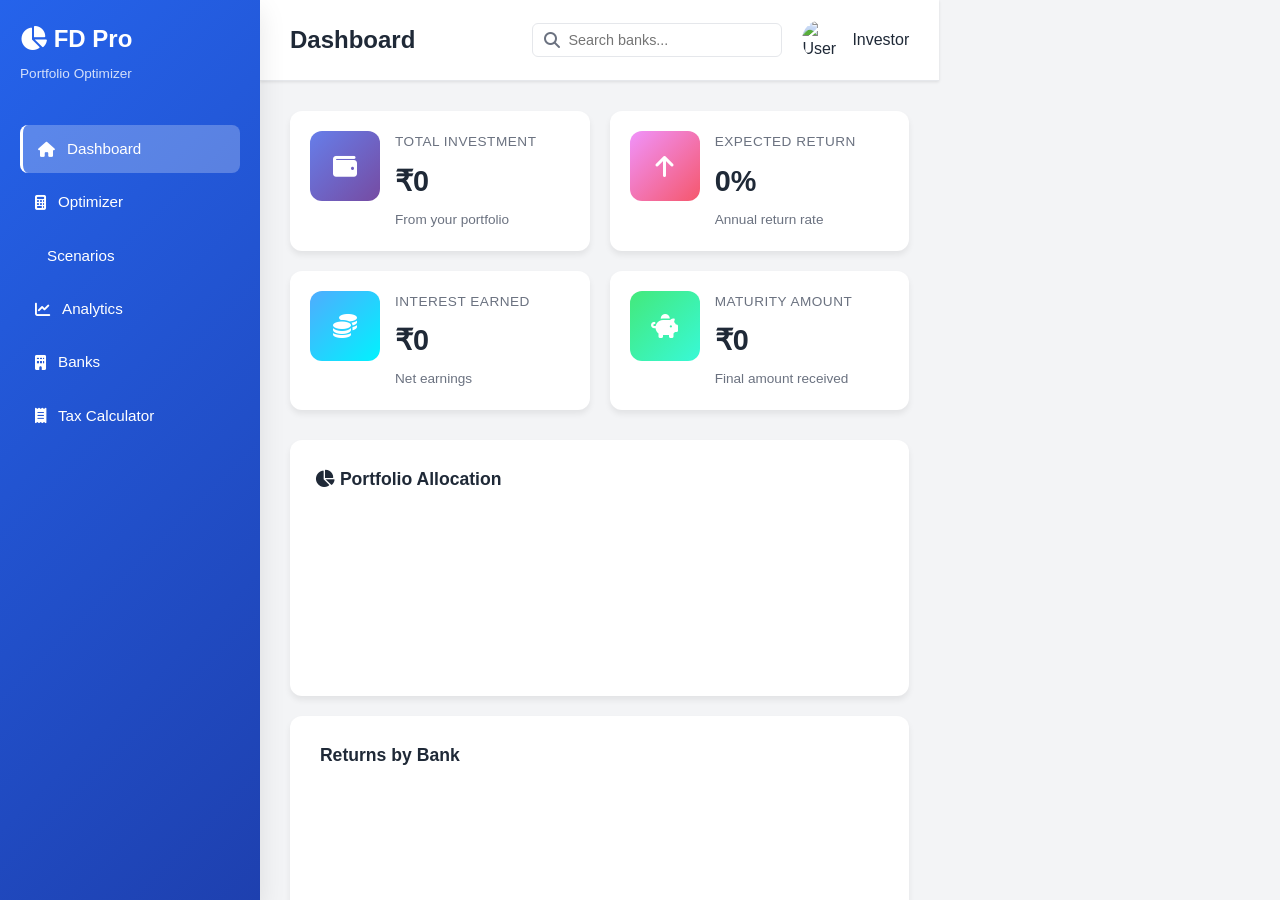
==== fd_agents_frontend/index.html @ 1b3bb0ed "FD Portfolio Optimizer Pro - Complete AI system with advanced frontend" ====
<!DOCTYPE html>
<html lang="en">
<head>
    <meta charset="UTF-8">
    <meta name="viewport" content="width=device-width, initial-scale=1.0">
    <title>FD Portfolio Optimizer Pro - Advanced Analytics Dashboard</title>
    <script src="https://cdn.jsdelivr.net/npm/chart.js@3.9.1/dist/chart.min.js"></script>
    <link rel="stylesheet" href="https://cdnjs.cloudflare.com/ajax/libs/font-awesome/6.4.0/css/all.min.css">
    <link rel="stylesheet" href="style.css">
</head>
<body>
    <div class="app-container">
        <!-- SIDEBAR NAVIGATION -->
        <nav class="sidebar">
            <div class="sidebar-header">
                <h2><i class="fas fa-chart-pie"></i> FD Pro</h2>
                <p>Portfolio Optimizer</p>
            </div>
            <ul class="nav-menu">
                <li><a href="#" class="nav-link active" data-tab="dashboard"><i class="fas fa-home"></i> Dashboard</a></li>
                <li><a href="#" class="nav-link" data-tab="optimizer"><i class="fas fa-calculator"></i> Optimizer</a></li>
                <li><a href="#" class="nav-link" data-tab="scenarios"><i class="fas fa-compare"></i> Scenarios</a></li>
                <li><a href="#" class="nav-link" data-tab="analytics"><i class="fas fa-chart-line"></i> Analytics</a></li>
                <li><a href="#" class="nav-link" data-tab="banks"><i class="fas fa-building"></i> Banks</a></li>
                <li><a href="#" class="nav-link" data-tab="tax"><i class="fas fa-receipt"></i> Tax Calculator</a></li>
            </ul>
        </nav>

        <!-- MAIN CONTENT -->
        <main class="main-wrapper">
            <!-- TOP BAR -->
            <div class="top-bar">
                <div class="top-bar-left">
                    <button class="menu-toggle" id="menuToggle">
                        <i class="fas fa-bars"></i>
                    </button>
                    <h1 id="pageTitle">Dashboard</h1>
                </div>
                <div class="top-bar-right">
                    <div class="search-box">
                        <input type="text" placeholder="Search banks...">
                        <i class="fas fa-search"></i>
                    </div>
                    <div class="user-profile">
                        <img src="https://via.placeholder.com/40" alt="User">
                        <span>Investor</span>
                    </div>
                </div>
            </div>

            <!-- CONTENT AREA -->
            <div class="content">
                <!-- DASHBOARD TAB -->
                <section id="dashboard" class="tab-content active">
                    <!-- KEY METRICS -->
                    <div class="metrics-grid">
                        <div class="metric-card">
                            <div class="metric-icon" style="background: linear-gradient(135deg, #667eea 0%, #764ba2 100%);">
                                <i class="fas fa-wallet"></i>
                            </div>
                            <div class="metric-content">
                                <p class="metric-label">Total Investment</p>
                                <h3 class="metric-value" id="dashInvestment">₹0</h3>
                                <p class="metric-change">From your portfolio</p>
                            </div>
                        </div>

                        <div class="metric-card">
                            <div class="metric-icon" style="background: linear-gradient(135deg, #f093fb 0%, #f5576c 100%);">
                                <i class="fas fa-arrow-up"></i>
                            </div>
                            <div class="metric-content">
                                <p class="metric-label">Expected Return</p>
                                <h3 class="metric-value" id="dashReturn">0%</h3>
                                <p class="metric-change">Annual return rate</p>
                            </div>
                        </div>

                        <div class="metric-card">
                            <div class="metric-icon" style="background: linear-gradient(135deg, #4facfe 0%, #00f2fe 100%);">
                                <i class="fas fa-coins"></i>
                            </div>
                            <div class="metric-content">
                                <p class="metric-label">Interest Earned</p>
                                <h3 class="metric-value" id="dashInterest">₹0</h3>
                                <p class="metric-change">Net earnings</p>
                            </div>
                        </div>

                        <div class="metric-card">
                            <div class="metric-icon" style="background: linear-gradient(135deg, #43e97b 0%, #38f9d7 100%);">
                                <i class="fas fa-piggy-bank"></i>
                            </div>
                            <div class="metric-content">
                                <p class="metric-label">Maturity Amount</p>
                                <h3 class="metric-value" id="dashMaturity">₹0</h3>
                                <p class="metric-change">Final amount received</p>
                            </div>
                        </div>
                    </div>

                    <!-- CHARTS ROW -->
                    <div class="charts-row">
                        <div class="chart-container">
                            <h3><i class="fas fa-pie-chart"></i> Portfolio Allocation</h3>
                            <canvas id="allocationChart"></canvas>
                        </div>

                        <div class="chart-container">
                            <h3><i class="fas fa-graph"></i> Returns by Bank</h3>
                            <canvas id="returnsChart"></canvas>
                        </div>
                    </div>

                    <!-- LATEST RESULTS TABLE -->
                    <div class="card">
                        <h3><i class="fas fa-history"></i> Latest Optimization Results</h3>
                        <div class="table-responsive">
                            <table id="dashboardTable" class="data-table">
                                <thead>
                                    <tr>
                                        <th>Bank Name</th>
                                        <th>Amount</th>
                                        <th>Rate</th>
                                        <th>Interest</th>
                                        <th>Maturity</th>
                                        <th>Safety</th>
                                    </tr>
                                </thead>
                                <tbody id="dashboardTableBody">
                                    <tr>
                                        <td colspan="6" style="text-align: center; padding: 40px; color: #999;">
                                            No data yet. Run an optimization to see results.
                                        </td>
                                    </tr>
                                </tbody>
                            </table>
                        </div>
                    </div>
                </section>

                <!-- OPTIMIZER TAB -->
                <section id="optimizer" class="tab-content">
                    <div class="optimizer-layout">
                        <!-- FORM PANEL -->
                        <div class="optimizer-form">
                            <div class="card">
                                <h3><i class="fas fa-sliders-h"></i> Portfolio Parameters</h3>
                                <form id="optimizeForm">
                                    <div class="form-section">
                                        <label>💵 Investment Amount</label>
                                        <div class="amount-control">
                                            <input type="range" id="amountRange" min="100000" max="10000000" step="100000" value="1000000" class="slider">
                                            <input type="number" id="amount" value="1000000" class="input-field">
                                            <span class="currency">₹</span>
                                        </div>
                                        <div class="preset-amounts">
                                            <button type="button" class="preset-btn" data-amount="500000">5L</button>
                                            <button type="button" class="preset-btn" data-amount="1000000">10L</button>
                                            <button type="button" class="preset-btn" data-amount="2500000">25L</button>
                                            <button type="button" class="preset-btn" data-amount="5000000">50L</button>
                                        </div>
                                    </div>

                                    <div class="form-section">
                                        <label>⏱️ Tenure</label>
                                        <div class="tenure-grid">
                                            <label class="tenure-card">
                                                <input type="radio" name="tenure" value="6">
                                                <div class="tenure-content">
                                                    <strong>6M</strong>
                                                    <small>6 months</small>
                                                </div>
                                            </label>
                                            <label class="tenure-card">
                                                <input type="radio" name="tenure" value="12" checked>
                                                <div class="tenure-content">
                                                    <strong>1Y</strong>
                                                    <small>12 months</small>
                                                </div>
                                            </label>
                                            <label class="tenure-card">
                                                <input type="radio" name="tenure" value="18">
                                                <div class="tenure-content">
                                                    <strong>18M</strong>
                                                    <small>18 months</small>
                                                </div>
                                            </label>
                                            <label class="tenure-card">
                                                <input type="radio" name="tenure" value="24">
                                                <div class="tenure-content">
                                                    <strong>2Y</strong>
                                                    <small>24 months</small>
                                                </div>
                                            </label>
                                        </div>
                                    </div>

                                    <div class="form-section">
                                        <label>📊 Risk Profile</label>
                                        <div class="risk-grid">
                                            <label class="risk-card">
                                                <input type="radio" name="risk" value="conservative">
                                                <div class="risk-content">
                                                    <i class="fas fa-shield-alt"></i>
                                                    <strong>Conservative</strong>
                                                    <small>Low risk, stable returns</small>
                                                </div>
                                            </label>
                                            <label class="risk-card">
                                                <input type="radio" name="risk" value="moderate" checked>
                                                <div class="risk-content">
                                                    <i class="fas fa-balance-scale"></i>
                                                    <strong>Moderate</strong>
                                                    <small>Balanced approach</small>
                                                </div>
                                            </label>
                                            <label class="risk-card">
                                                <input type="radio" name="risk" value="aggressive">
                                                <div class="risk-content">
                                                    <i class="fas fa-rocket"></i>
                                                    <strong>Aggressive</strong>
                                                    <small>Higher returns</small>
                                                </div>
                                            </label>
                                        </div>
                                    </div>

                                    <button type="submit" class="btn-primary btn-large">
                                        <i class="fas fa-rocket"></i> Optimize Portfolio
                                    </button>
                                </form>
                            </div>
                        </div>

                        <!-- RESULTS PANEL -->
                        <div class="optimizer-results">
                            <div id="optimizerLoading" class="loading-state hidden">
                                <div class="spinner"></div>
                                <p>Optimizing your portfolio...</p>
                            </div>

                            <div id="optimizerResults" class="hidden">
                                <!-- SUMMARY -->
                                <div class="card">
                                    <h3>Portfolio Summary</h3>
                                    <div class="summary-grid">
                                        <div class="summary-item">
                                            <span class="label">Investment</span>
                                            <span class="value" id="optInvestment">₹0</span>
                                        </div>
                                        <div class="summary-item">
                                            <span class="label">Annual Return</span>
                                            <span class="value highlight" id="optReturn">0%</span>
                                        </div>
                                        <div class="summary-item">
                                            <span class="label">Interest</span>
                                            <span class="value" id="optInterest">₹0</span>
                                        </div>
                                        <div class="summary-item">
                                            <span class="label">Maturity</span>
                                            <span class="value highlight" id="optMaturity">₹0</span>
                                        </div>
                                    </div>
                                </div>

                                <!-- ALLOCATION TABLE -->
                                <div class="card">
                                    <h3>Optimal Allocation</h3>
                                    <div class="table-responsive">
                                        <table id="optimizerTable" class="data-table">
                                            <thead>
                                                <tr>
                                                    <th>Bank</th>
                                                    <th>Amount</th>
                                                    <th>Rate</th>
                                                    <th>Interest</th>
                                                    <th>Maturity</th>
                                                </tr>
                                            </thead>
                                            <tbody id="optimizerTableBody">
                                            </tbody>
                                        </table>
                                    </div>
                                </div>

                                <!-- AI RECOMMENDATIONS -->
                                <div class="card">
                                    <h3><i class="fas fa-robot"></i> AI Agent Recommendations</h3>
                                    <div class="agents-grid">
                                        <div class="agent-panel agent-1">
                                            <h4>🏦 Bank Selection (Agent 1)</h4>
                                            <div id="optAgentBank" class="agent-text">Loading...</div>
                                        </div>
                                        <div class="agent-panel agent-2">
                                            <h4>📈 Rate Decision (Agent 2)</h4>
                                            <div id="optAgentRate" class="agent-text">Loading...</div>
                                        </div>
                                    </div>
                                </div>
                            </div>

                            <div id="optimizerError" class="error-box hidden">
                                <p id="optimizerErrorText"></p>
                            </div>
                        </div>
                    </div>
                </section>

                <!-- SCENARIOS TAB -->
                <section id="scenarios" class="tab-content">
                    <div class="card">
                        <h3><i class="fas fa-compare"></i> Compare Scenarios</h3>
                        <div class="scenarios-container">
                            <div class="scenario-builder">
                                <h4>Create Comparison Scenarios</h4>
                                <div class="scenario-form">
                                    <input type="text" id="scenarioName" placeholder="e.g., Conservative Plan" class="input-field">
                                    <input type="number" id="scenarioAmount" value="1000000" class="input-field" placeholder="Amount">
                                    <select id="scenarioTenure" class="input-field">
                                        <option value="6">6 months</option>
                                        <option value="12" selected>12 months</option>
                                        <option value="18">18 months</option>
                                        <option value="24">24 months</option>
                                    </select>
                                    <select id="scenarioRisk" class="input-field">
                                        <option value="conservative">Conservative</option>
                                        <option value="moderate" selected>Moderate</option>
                                        <option value="aggressive">Aggressive</option>
                                    </select>
                                    <button type="button" class="btn-secondary" id="addScenarioBtn">
                                        <i class="fas fa-plus"></i> Add Scenario
                                    </button>
                                </div>
                            </div>

                            <div class="scenarios-comparison">
                                <h4>Your Scenarios</h4>
                                <div id="scenariosList" class="scenarios-list">
                                    <p style="color: #999;">No scenarios yet. Create one above.</p>
                                </div>
                                <button class="btn-primary" id="compareScenariosBtn" style="display: none;">
                                    <i class="fas fa-chart-bar"></i> Compare Selected
                                </button>
                            </div>
                        </div>

                        <div id="scenariosChart" class="hidden" style="margin-top: 30px;">
                            <h4>Scenarios Comparison</h4>
                            <canvas id="comparisonChart"></canvas>
                        </div>
                    </div>
                </section>

                <!-- ANALYTICS TAB -->
                <section id="analytics" class="tab-content">
                    <div class="analytics-grid">
                        <div class="card">
                            <h3><i class="fas fa-chart-line"></i> Returns Over Time</h3>
                            <canvas id="returnsTimeChart"></canvas>
                        </div>
                        <div class="card">
                            <h3><i class="fas fa-percent"></i> Rate Distribution</h3>
                            <canvas id="rateDistributionChart"></canvas>
                        </div>
                        <div class="card">
                            <h3><i class="fas fa-info-circle"></i> Market Insights</h3>
                            <div class="insights-list">
                                <div class="insight">
                                    <i class="fas fa-arrow-up"></i>
                                    <span>RBI Policy Rate is at 6.5% (High)</span>
                                </div>
                                <div class="insight">
                                    <i class="fas fa-chart-bar"></i>
                                    <span>FD Rates near peak (8.2-8.5%)</span>
                                </div>
                                <div class="insight">
                                    <i class="fas fa-trend"></i>
                                    <span>Inflation at 4.8% - Good real returns</span>
                                </div>
                                <div class="insight">
                                    <i class="fas fa-clock"></i>
                                    <span>Best time to lock in rates</span>
                                </div>
                            </div>
                        </div>
                    </div>
                </section>

                <!-- BANKS TAB -->
                <section id="banks" class="tab-content">
                    <div class="card">
                        <h3><i class="fas fa-building"></i> FD Rates by Bank</h3>
                        <div class="banks-filter">
                            <input type="text" id="bankSearch" placeholder="Search banks..." class="input-field">
                            <select id="bankTenureFilter" class="input-field">
                                <option value="">All Tenures</option>
                                <option value="6">6 months</option>
                                <option value="12">12 months</option>
                                <option value="18">18 months</option>
                                <option value="24">24 months</option>
                            </select>
                        </div>
                        <div class="table-responsive">
                            <table id="banksTable" class="data-table">
                                <thead>
                                    <tr>
                                        <th>Bank Name</th>
                                        <th>Type</th>
                                        <th>6M Rate</th>
                                        <th>12M Rate</th>
                                        <th>18M Rate</th>
                                        <th>24M Rate</th>
                                        <th>DICGC</th>
                                    </tr>
                                </thead>
                                <tbody id="banksTableBody">
                                    <tr>
                                        <td colspan="7" style="text-align: center; padding: 30px;">Loading bank data...</td>
                                    </tr>
                                </tbody>
                            </table>
                        </div>
                    </div>
                </section>

                <!-- TAX CALCULATOR TAB -->
                <section id="tax" class="tab-content">
                    <div class="card">
                        <h3><i class="fas fa-calculator"></i> Tax & Compliance Calculator</h3>
                        <div class="tax-calculator">
                            <div class="tax-section">
                                <h4>Tax Details</h4>
                                <div class="tax-form">
                                    <label>
                                        Total Interest Income:
                                        <input type="number" id="taxIncome" value="0" readonly class="input-field">
                                    </label>
                                    <label>
                                        Your Tax Slab:
                                        <select id="taxSlab" class="input-field">
                                            <option value="0">Form 15G (Nil tax)</option>
                                            <option value="5">5% Slab</option>
                                            <option value="20">20% Slab</option>
                                            <option value="30">30% Slab</option>
                                        </select>
                                    </label>
                                </div>
                            </div>

                            <div class="tax-summary">
                                <h4>Tax Summary</h4>
                                <div class="tax-item">
                                    <span>Gross Interest</span>
                                    <span id="taxGross">₹0</span>
                                </div>
                                <div class="tax-item">
                                    <span>Income Tax</span>
                                    <span id="taxAmount">₹0</span>
                                </div>
                                <div class="tax-item">
                                    <span>Cess (4%)</span>
                                    <span id="taxCessAmount">₹0</span>
                                </div>
                                <div class="tax-item highlight">
                                    <span>Net Amount</span>
                                    <span id="taxNet">₹0</span>
                                </div>
                            </div>

                            <div class="tax-docs">
                                <h4>📄 Required Documents</h4>
                                <ul>
                                    <li><strong>Form 15G:</strong> If total income is below slab exemption limit</li>
                                    <li><strong>Form 15H:</strong> For senior citizens (age 60+)</li>
                                    <li><strong>PAN Card:</strong> Always required for FD opening</li>
                                    <li><strong>Bank Statements:</strong> For FD opening and maturity tracking</li>
                                </ul>
                            </div>
                        </div>
                    </div>
                </section>
            </div>
        </main>
    </div>

    <script src="advanced-script.js"></script>
</body>
</html>
---- fd_agents_frontend/style.css ----
/* ADVANCED CSS FOR FD PORTFOLIO OPTIMIZER PRO */

:root {
    --primary: #2563eb;
    --primary-dark: #1e40af;
    --secondary: #667eea;
    --success: #10b981;
    --warning: #f59e0b;
    --danger: #ef4444;
    --text: #1f2937;
    --text-light: #6b7280;
    --bg: #f3f4f6;
    --card-bg: #ffffff;
    --border: #e5e7eb;
    --shadow: 0 1px 3px rgba(0, 0, 0, 0.1);
    --shadow-md: 0 4px 6px rgba(0, 0, 0, 0.07);
    --shadow-lg: 0 10px 25px rgba(0, 0, 0, 0.1);
}

* {
    margin: 0;
    padding: 0;
    box-sizing: border-box;
}

html, body {
    height: 100%;
}

body {
    font-family: -apple-system, BlinkMacSystemFont, 'Segoe UI', 'Roboto', 'Oxygen', 'Ubuntu', sans-serif;
    background: var(--bg);
    color: var(--text);
    line-height: 1.6;
}

/* LAYOUT */
.app-container {
    display: flex;
    height: 100vh;
    background: var(--bg);
}

/* SIDEBAR */
.sidebar {
    width: 260px;
    background: linear-gradient(135deg, var(--primary) 0%, var(--primary-dark) 100%);
    color: white;
    padding: 20px;
    overflow-y: auto;
    position: fixed;
    height: 100vh;
    left: 0;
    top: 0;
    z-index: 1000;
    box-shadow: var(--shadow-lg);
}

.sidebar-header {
    margin-bottom: 40px;
}

.sidebar-header h2 {
    font-size: 1.5rem;
    margin-bottom: 5px;
}

.sidebar-header p {
    font-size: 0.85rem;
    opacity: 0.8;
}

.nav-menu {
    list-style: none;
}

.nav-link {
    display: flex;
    align-items: center;
    gap: 12px;
    padding: 12px 15px;
    color: white;
    text-decoration: none;
    border-radius: 8px;
    transition: all 0.3s ease;
    margin-bottom: 5px;
    font-size: 0.95rem;
    cursor: pointer;
}

.nav-link:hover {
    background: rgba(255, 255, 255, 0.1);
    transform: translateX(5px);
}

.nav-link.active {
    background: rgba(255, 255, 255, 0.25);
    border-left: 3px solid white;
}

/* MAIN WRAPPER */
.main-wrapper {
    margin-left: 260px;
    display: flex;
    flex-direction: column;
    height: 100vh;
}

/* TOP BAR */
.top-bar {
    background: var(--card-bg);
    padding: 20px 30px;
    display: flex;
    justify-content: space-between;
    align-items: center;
    box-shadow: var(--shadow);
    border-bottom: 1px solid var(--border);
}

.top-bar-left {
    display: flex;
    align-items: center;
    gap: 20px;
}

.menu-toggle {
    display: none;
    background: none;
    border: none;
    font-size: 1.5rem;
    cursor: pointer;
    color: var(--text);
}

.top-bar-left h1 {
    font-size: 1.5rem;
    color: var(--text);
}

.top-bar-right {
    display: flex;
    align-items: center;
    gap: 20px;
}

.search-box {
    position: relative;
    display: flex;
    align-items: center;
}

.search-box input {
    padding: 8px 12px 8px 35px;
    border: 1px solid var(--border);
    border-radius: 6px;
    width: 250px;
    font-size: 0.9rem;
    transition: all 0.3s ease;
}

.search-box input:focus {
    outline: none;
    border-color: var(--primary);
    box-shadow: 0 0 0 3px rgba(37, 99, 235, 0.1);
}

.search-box i {
    position: absolute;
    left: 12px;
    color: var(--text-light);
}

.user-profile {
    display: flex;
    align-items: center;
    gap: 10px;
}

.user-profile img {
    width: 40px;
    height: 40px;
    border-radius: 50%;
}

/* CONTENT */
.content {
    flex: 1;
    overflow-y: auto;
    padding: 30px;
}

.tab-content {
    display: none;
}

.tab-content.active {
    display: block;
    animation: fadeIn 0.3s ease;
}

@keyframes fadeIn {
    from {
        opacity: 0;
        transform: translateY(10px);
    }
    to {
        opacity: 1;
        transform: translateY(0);
    }
}

/* METRICS GRID */
.metrics-grid {
    display: grid;
    grid-template-columns: repeat(auto-fit, minmax(250px, 1fr));
    gap: 20px;
    margin-bottom: 30px;
}

.metric-card {
    background: var(--card-bg);
    border-radius: 12px;
    padding: 20px;
    display: flex;
    gap: 15px;
    box-shadow: var(--shadow-md);
    transition: all 0.3s ease;
}

.metric-card:hover {
    transform: translateY(-5px);
    box-shadow: var(--shadow-lg);
}

.metric-icon {
    width: 70px;
    height: 70px;
    border-radius: 12px;
    display: flex;
    align-items: center;
    justify-content: center;
    font-size: 1.5rem;
    color: white;
    flex-shrink: 0;
}

.metric-content {
    flex: 1;
}

.metric-label {
    font-size: 0.85rem;
    color: var(--text-light);
    text-transform: uppercase;
    letter-spacing: 0.5px;
    margin-bottom: 5px;
}

.metric-value {
    font-size: 1.8rem;
    font-weight: 700;
    color: var(--text);
    margin-bottom: 5px;
}

.metric-change {
    font-size: 0.85rem;
    color: var(--text-light);
}

/* CARDS */
.card {
    background: var(--card-bg);
    border-radius: 12px;
    padding: 25px;
    box-shadow: var(--shadow-md);
    margin-bottom: 20px;
}

.card h3 {
    margin-bottom: 20px;
    color: var(--text);
    font-size: 1.3rem;
}

/* CHARTS */
.charts-row {
    display: grid;
    grid-template-columns: repeat(auto-fit, minmax(350px, 1fr));
    gap: 20px;
    margin-bottom: 30px;
}

.chart-container {
    background: var(--card-bg);
    border-radius: 12px;
    padding: 25px;
    box-shadow: var(--shadow-md);
}

.chart-container h3 {
    margin-bottom: 20px;
    color: var(--text);
    font-size: 1.1rem;
}

canvas {
    max-height: 300px;
}

/* TABLES */
.table-responsive {
    overflow-x: auto;
}

.data-table {
    width: 100%;
    border-collapse: collapse;
    font-size: 0.95rem;
}

.data-table thead {
    background: linear-gradient(135deg, var(--primary) 0%, var(--secondary) 100%);
    color: white;
}

.data-table th {
    padding: 15px;
    text-align: left;
    font-weight: 600;
    text-transform: uppercase;
    letter-spacing: 0.5px;
    font-size: 0.85rem;
}

.data-table td {
    padding: 15px;
    border-bottom: 1px solid var(--border);
}

.data-table tbody tr:hover {
    background: var(--bg);
    transition: all 0.3s ease;
}

/* FORMS */
.form-section {
    margin-bottom: 30px;
}

.form-section label {
    display: block;
    margin-bottom: 12px;
    font-weight: 600;
    color: var(--text);
    font-size: 0.95rem;
}

.input-field {
    width: 100%;
    padding: 12px;
    border: 1px solid var(--border);
    border-radius: 8px;
    font-size: 1rem;
    font-family: inherit;
    transition: all 0.3s ease;
}

.input-field:focus {
    outline: none;
    border-color: var(--primary);
    box-shadow: 0 0 0 3px rgba(37, 99, 235, 0.1);
}

/* AMOUNT CONTROL */
.amount-control {
    position: relative;
    margin-bottom: 15px;
}

.slider {
    width: 100%;
    height: 8px;
    border-radius: 5px;
    background: var(--border);
    outline: none;
    -webkit-appearance: none;
    margin-bottom: 12px;
}

.slider::-webkit-slider-thumb {
    -webkit-appearance: none;
    appearance: none;
    width: 22px;
    height: 22px;
    border-radius: 50%;
    background: linear-gradient(135deg, var(--primary), var(--secondary));
    cursor: pointer;
    box-shadow: var(--shadow-md);
    transition: all 0.3s ease;
}

.slider::-webkit-slider-thumb:hover {
    transform: scale(1.1);
}

.slider::-moz-range-thumb {
    width: 22px;
    height: 22px;
    border-radius: 50%;
    background: linear-gradient(135deg, var(--primary), var(--secondary));
    cursor: pointer;
    box-shadow: var(--shadow-md);
    border: none;
}

.currency {
    position: absolute;
    right: 15px;
    top: 50%;
    transform: translateY(-50%);
    font-weight: 700;
    color: var(--primary);
    font-size: 1.2rem;
}

.preset-amounts {
    display: grid;
    grid-template-columns: repeat(4, 1fr);
    gap: 10px;
    margin-top: 10px;
}

.preset-btn {
    padding: 10px;
    border: 1px solid var(--border);
    background: white;
    border-radius: 6px;
    cursor: pointer;
    font-weight: 600;
    transition: all 0.3s ease;
    font-size: 0.9rem;
}

.preset-btn:hover {
    border-color: var(--primary);
    color: var(--primary);
    background: rgba(37, 99, 235, 0.05);
}

/* TENURE GRID */
.tenure-grid {
    display: grid;
    grid-template-columns: repeat(4, 1fr);
    gap: 10px;
}

.tenure-card {
    position: relative;
    cursor: pointer;
}

.tenure-card input {
    display: none;
}

.tenure-card input:checked + .tenure-content {
    background: linear-gradient(135deg, var(--primary), var(--secondary));
    color: white;
    border-color: var(--primary);
}

.tenure-content {
    padding: 15px;
    border: 2px solid var(--border);
    border-radius: 8px;
    text-align: center;
    transition: all 0.3s ease;
    background: var(--bg);
}

.tenure-content strong {
    display: block;
    font-size: 1.1rem;
    margin-bottom: 5px;
}

.tenure-content small {
    font-size: 0.75rem;
    opacity: 0.8;
}

/* RISK GRID */
.risk-grid {
    display: grid;
    grid-template-columns: repeat(3, 1fr);
    gap: 15px;
}

.risk-card {
    position: relative;
    cursor: pointer;
}

.risk-card input {
    display: none;
}

.risk-card input:checked + .risk-content {
    background: linear-gradient(135deg, var(--primary), var(--secondary));
    color: white;
    border-color: var(--primary);
    transform: translateY(-3px);
    box-shadow: var(--shadow-lg);
}

.risk-content {
    padding: 20px;
    border: 2px solid var(--border);
    border-radius: 12px;
    text-align: center;
    transition: all 0.3s ease;
    background: var(--bg);
}

.risk-content i {
    font-size: 2rem;
    margin-bottom: 10px;
    display: block;
}

.risk-content strong {
    display: block;
    margin-bottom: 5px;
    font-size: 1rem;
}

.risk-content small {
    font-size: 0.85rem;
    opacity: 0.7;
}

/* BUTTONS */
.btn-primary {
    background: linear-gradient(135deg, var(--primary), var(--secondary));
    color: white;
    border: none;
    padding: 12px 24px;
    border-radius: 8px;
    cursor: pointer;
    font-weight: 600;
    transition: all 0.3s ease;
    display: inline-flex;
    align-items: center;
    gap: 8px;
    font-size: 1rem;
}

.btn-primary:hover {
    transform: translateY(-2px);
    box-shadow: var(--shadow-lg);
}

.btn-primary:active {
    transform: translateY(0);
}

.btn-primary.btn-large {
    width: 100%;
    padding: 15px;
    font-size: 1.05rem;
}

.btn-secondary {
    background: white;
    color: var(--primary);
    border: 2px solid var(--primary);
    padding: 10px 20px;
    border-radius: 8px;
    cursor: pointer;
    font-weight: 600;
    transition: all 0.3s ease;
    display: inline-flex;
    align-items: center;
    gap: 8px;
}

.btn-secondary:hover {
    background: var(--primary);
    color: white;
    transform: translateY(-2px);
    box-shadow: var(--shadow-lg);
}

/* OPTIMIZER LAYOUT */
.optimizer-layout {
    display: grid;
    grid-template-columns: 1fr 1fr;
    gap: 30px;
    margin-bottom: 30px;
}

@media (max-width: 1200px) {
    .optimizer-layout {
        grid-template-columns: 1fr;
    }
}

.optimizer-form {
    height: fit-content;
    position: sticky;
    top: 20px;
}

/* LOADING STATE */
.loading-state {
    text-align: center;
    padding: 60px 20px;
}

.spinner {
    border: 4px solid var(--border);
    border-top: 4px solid var(--primary);
    border-radius: 50%;
    width: 50px;
    height: 50px;
    animation: spin 1s linear infinite;
    margin: 0 auto 20px;
}

@keyframes spin {
    0% { transform: rotate(0deg); }
    100% { transform: rotate(360deg); }
}

.hidden {
    display: none !important;
}

/* SUMMARY GRID */
.summary-grid {
    display: grid;
    grid-template-columns: repeat(4, 1fr);
    gap: 15px;
}

.summary-item {
    background: var(--bg);
    padding: 15px;
    border-radius: 8px;
    text-align: center;
}

.summary-item .label {
    font-size: 0.85rem;
    color: var(--text-light);
    text-transform: uppercase;
    letter-spacing: 0.5px;
    margin-bottom: 8px;
    display: block;
}

.summary-item .value {
    font-size: 1.5rem;
    font-weight: 700;
    color: var(--text);
}

.summary-item .value.highlight {
    color: var(--primary);
}

/* AGENTS GRID */
.agents-grid {
    display: grid;
    grid-template-columns: repeat(2, 1fr);
    gap: 20px;
}

.agent-panel {
    background: var(--bg);
    padding: 20px;
    border-radius: 12px;
    border-left: 4px solid var(--success);
}

.agent-panel.agent-2 {
    border-left-color: var(--warning);
}

.agent-panel h4 {
    margin-bottom: 15px;
    color: var(--text);
    font-size: 1rem;
}

.agent-text {
    color: var(--text-light);
    line-height: 1.6;
    font-size: 0.95rem;
    white-space: pre-wrap;
}

/* TAX CALCULATOR */
.tax-calculator {
    display: grid;
    grid-template-columns: 1fr 1fr;
    gap: 30px;
}

.tax-section h4,
.tax-summary h4 {
    margin-bottom: 15px;
    color: var(--text);
}

.tax-form {
    display: flex;
    flex-direction: column;
    gap: 15px;
}

.tax-form label {
    display: flex;
    flex-direction: column;
    gap: 8px;
    margin-bottom: 0;
}

.tax-item {
    display: flex;
    justify-content: space-between;
    padding: 12px;
    border-bottom: 1px solid var(--border);
    margin-bottom: 10px;
}

.tax-item.highlight {
    background: var(--primary);
    color: white;
    border-radius: 8px;
    border: none;
    font-weight: 700;
    margin-top: 10px;
    padding: 15px;
}

.tax-docs {
    grid-column: 1 / -1;
    background: var(--bg);
    padding: 20px;
    border-radius: 12px;
    margin-top: 20px;
}

.tax-docs h4 {
    margin-bottom: 15px;
}

.tax-docs ul {
    list-style: none;
    line-height: 1.8;
}

.tax-docs li {
    padding-left: 20px;
    position: relative;
    margin-bottom: 10px;
    color: var(--text-light);
}

.tax-docs li:before {
    content: "✓";
    position: absolute;
    left: 0;
    color: var(--success);
    font-weight: 700;
}

/* ERROR BOX */
.error-box {
    background: #fee;
    border: 1px solid var(--danger);
    color: var(--danger);
    padding: 15px;
    border-radius: 8px;
    margin-bottom: 20px;
}

/* INSIGHTS */
.insights-list {
    display: flex;
    flex-direction: column;
    gap: 15px;
}

.insight {
    display: flex;
    align-items: center;
    gap: 12px;
    padding: 12px;
    background: var(--bg);
    border-radius: 8px;
    color: var(--text-light);
}

.insight i {
    color: var(--primary);
    font-size: 1.1rem;
    flex-shrink: 0;
}

/* SCENARIOS */
.scenarios-container {
    display: grid;
    grid-template-columns: 1fr 1fr;
    gap: 30px;
    margin-bottom: 30px;
}

.scenario-form {
    display: flex;
    flex-direction: column;
    gap: 12px;
}

.scenarios-list {
    display: flex;
    flex-direction: column;
    gap: 12px;
    max-height: 400px;
    overflow-y: auto;
}

.scenario-item {
    background: var(--bg);
    padding: 15px;
    border-radius: 8px;
    border-left: 4px solid var(--primary);
    display: flex;
    justify-content: space-between;
    align-items: center;
}

/* ANALYTICS */
.analytics-grid {
    display: grid;
    grid-template-columns: repeat(auto-fit, minmax(400px, 1fr));
    gap: 20px;
}

/* RESPONSIVE */
@media (max-width: 1024px) {
    .sidebar {
        width: 70px;
        padding: 10px;
    }

    .sidebar-header h2 {
        font-size: 1rem;
    }

    .sidebar-header p {
        display: none;
    }

    .nav-link span {
        display: none;
    }

    .main-wrapper {
        margin-left: 70px;
    }

    .top-bar-right {
        gap: 10px;
    }

    .search-box input {
        width: 150px;
    }

    .tenure-grid,
    .risk-grid {
        grid-template-columns: 1fr;
    }

    .metrics-grid {
        grid-template-columns: repeat(2, 1fr);
    }

    .summary-grid {
        grid-template-columns: repeat(2, 1fr);
    }

    .agents-grid {
        grid-template-columns: 1fr;
    }

    .charts-row {
        grid-template-columns: 1fr;
    }
}

@media (max-width: 768px) {
    .sidebar {
        display: none;
    }

    .main-wrapper {
        margin-left: 0;
    }

    .menu-toggle {
        display: block;
    }

    .top-bar-right {
        flex-direction: column;
        gap: 10px;
        width: 100%;
    }

    .search-box input {
        width: 100%;
    }

    .metrics-grid {
        grid-template-columns: 1fr;
    }

    .preset-amounts {
        grid-template-columns: repeat(2, 1fr);
    }

    .optimizer-layout {
        grid-template-columns: 1fr;
    }

    .scenarios-container {
        grid-template-columns: 1fr;
    }

    .analytics-grid {
        grid-template-columns: 1fr;
    }

    .tax-calculator {
        grid-template-columns: 1fr;
    }
}
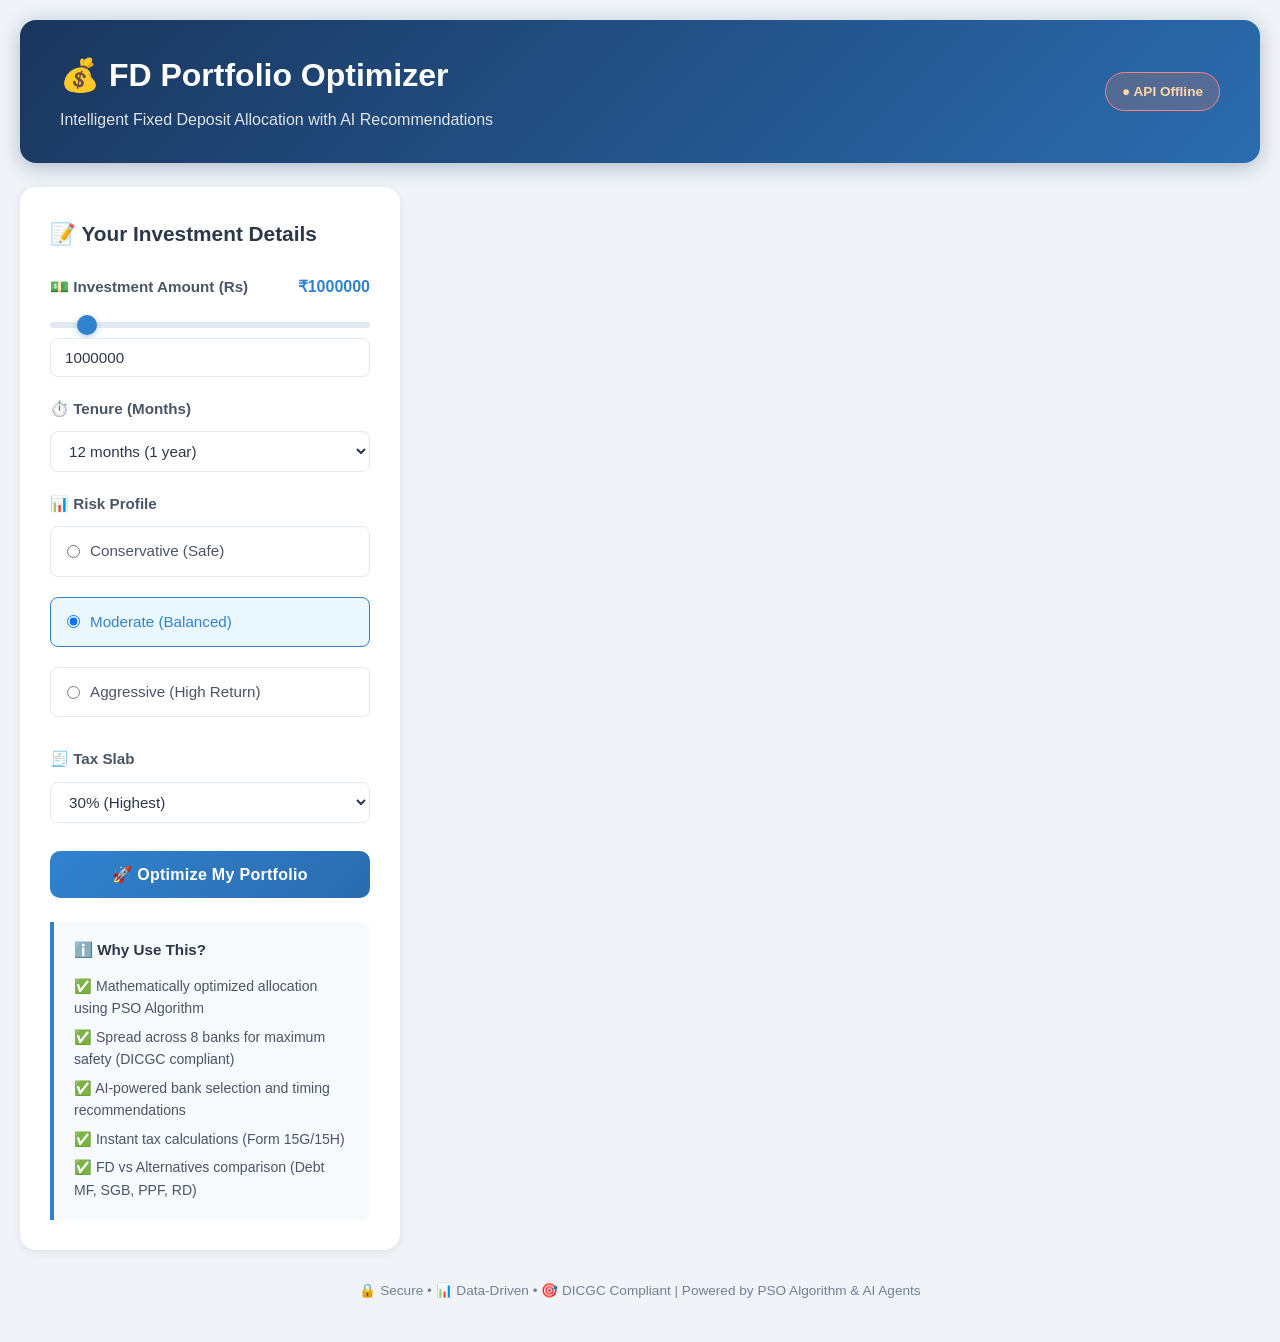
==== commit d76ea370: "comparator table added" ====
--- a/fd_agents_frontend/index.html
+++ b/fd_agents_frontend/index.html
@@ -3,120 +3,119 @@
 <head>
     <meta charset="UTF-8">
     <meta name="viewport" content="width=device-width, initial-scale=1.0">
-    <title>FD Portfolio Optimizer Pro - Advanced Analytics Dashboard</title>
-    <script src="https://cdn.jsdelivr.net/npm/chart.js@3.9.1/dist/chart.min.js"></script>
-    <link rel="stylesheet" href="https://cdnjs.cloudflare.com/ajax/libs/font-awesome/6.4.0/css/all.min.css">
+    <title>FD Portfolio Optimizer - Intelligent Fixed Deposit Allocation</title>
     <link rel="stylesheet" href="style.css">
 </head>
 <body>
-    <div class="app-container">
-        <!-- SIDEBAR NAVIGATION -->
-        <nav class="sidebar">
-            <div class="sidebar-header">
-                <h2><i class="fas fa-chart-pie"></i> FD Pro</h2>
-                <p>Portfolio Optimizer</p>
+    <div class="container">
+        <header class="header">
+            <div class="header-content">
+                <h1>💰 FD Portfolio Optimizer</h1>
+                <p>Intelligent Fixed Deposit Allocation with AI Recommendations</p>
             </div>
-            <ul class="nav-menu">
-                <li><a href="#" class="nav-link active" data-tab="dashboard"><i class="fas fa-home"></i> Dashboard</a></li>
-                <li><a href="#" class="nav-link" data-tab="optimizer"><i class="fas fa-calculator"></i> Optimizer</a></li>
-                <li><a href="#" class="nav-link" data-tab="scenarios"><i class="fas fa-compare"></i> Scenarios</a></li>
-                <li><a href="#" class="nav-link" data-tab="analytics"><i class="fas fa-chart-line"></i> Analytics</a></li>
-                <li><a href="#" class="nav-link" data-tab="banks"><i class="fas fa-building"></i> Banks</a></li>
-                <li><a href="#" class="nav-link" data-tab="tax"><i class="fas fa-receipt"></i> Tax Calculator</a></li>
-            </ul>
-        </nav>
-
-        <!-- MAIN CONTENT -->
-        <main class="main-wrapper">
-            <!-- TOP BAR -->
-            <div class="top-bar">
-                <div class="top-bar-left">
-                    <button class="menu-toggle" id="menuToggle">
-                        <i class="fas fa-bars"></i>
+            <div id="apiStatus" class="api-badge api-offline">● API Offline</div>
+        </header>
+
+        <main class="main-content">
+            <!-- LEFT SIDE: FORM -->
+            <section class="form-section">
+                <h2>📝 Your Investment Details</h2>
+                <form id="optimizeForm">
+                    <div class="form-group">
+                        <label for="amount">
+                            💵 Investment Amount (Rs)
+                            <span class="amount-display">₹<span id="amountValue">1000000</span></span>
+                        </label>
+                        <input type="range" id="amountRange" min="100000" max="10000000" step="100000" value="1000000" class="slider">
+                        <input type="number" id="amount" value="1000000" min="100000" max="10000000" class="input-number">
+                    </div>
+
+                    <div class="form-group">
+                        <label for="tenure">⏱️ Tenure (Months)</label>
+                        <select id="tenure" required>
+                            <option value="3">3 months</option>
+                            <option value="6">6 months</option>
+                            <option value="12" selected>12 months (1 year)</option>
+                            <option value="18">18 months</option>
+                            <option value="24">24 months (2 years)</option>
+                        </select>
+                    </div>
+
+                    <div class="form-group">
+                        <label>📊 Risk Profile</label>
+                        <div class="risk-options">
+                            <label class="risk-label">
+                                <input type="radio" name="risk" value="conservative"> Conservative (Safe)
+                            </label>
+                            <label class="risk-label">
+                                <input type="radio" name="risk" value="moderate" checked> Moderate (Balanced)
+                            </label>
+                            <label class="risk-label">
+                                <input type="radio" name="risk" value="aggressive"> Aggressive (High Return)
+                            </label>
+                        </div>
+                    </div>
+
+                    <div class="form-group">
+                        <label for="taxSlab">🧾 Tax Slab</label>
+                        <select id="taxSlab">
+                            <option value="0">0% (No Tax)</option>
+                            <option value="5">5%</option>
+                            <option value="20">20%</option>
+                            <option value="30" selected>30% (Highest)</option>
+                        </select>
+                    </div>
+
+                    <button type="submit" class="btn-submit" id="submitBtn">
+                        🚀 Optimize My Portfolio
                     </button>
-                    <h1 id="pageTitle">Dashboard</h1>
-                </div>
-                <div class="top-bar-right">
-                    <div class="search-box">
-                        <input type="text" placeholder="Search banks...">
-                        <i class="fas fa-search"></i>
-                    </div>
-                    <div class="user-profile">
-                        <img src="https://via.placeholder.com/40" alt="User">
-                        <span>Investor</span>
-                    </div>
-                </div>
-            </div>
-
-            <!-- CONTENT AREA -->
-            <div class="content">
-                <!-- DASHBOARD TAB -->
-                <section id="dashboard" class="tab-content active">
-                    <!-- KEY METRICS -->
-                    <div class="metrics-grid">
-                        <div class="metric-card">
-                            <div class="metric-icon" style="background: linear-gradient(135deg, #667eea 0%, #764ba2 100%);">
-                                <i class="fas fa-wallet"></i>
-                            </div>
-                            <div class="metric-content">
-                                <p class="metric-label">Total Investment</p>
-                                <h3 class="metric-value" id="dashInvestment">₹0</h3>
-                                <p class="metric-change">From your portfolio</p>
-                            </div>
-                        </div>
-
-                        <div class="metric-card">
-                            <div class="metric-icon" style="background: linear-gradient(135deg, #f093fb 0%, #f5576c 100%);">
-                                <i class="fas fa-arrow-up"></i>
-                            </div>
-                            <div class="metric-content">
-                                <p class="metric-label">Expected Return</p>
-                                <h3 class="metric-value" id="dashReturn">0%</h3>
-                                <p class="metric-change">Annual return rate</p>
-                            </div>
-                        </div>
-
-                        <div class="metric-card">
-                            <div class="metric-icon" style="background: linear-gradient(135deg, #4facfe 0%, #00f2fe 100%);">
-                                <i class="fas fa-coins"></i>
-                            </div>
-                            <div class="metric-content">
-                                <p class="metric-label">Interest Earned</p>
-                                <h3 class="metric-value" id="dashInterest">₹0</h3>
-                                <p class="metric-change">Net earnings</p>
-                            </div>
-                        </div>
-
-                        <div class="metric-card">
-                            <div class="metric-icon" style="background: linear-gradient(135deg, #43e97b 0%, #38f9d7 100%);">
-                                <i class="fas fa-piggy-bank"></i>
-                            </div>
-                            <div class="metric-content">
-                                <p class="metric-label">Maturity Amount</p>
-                                <h3 class="metric-value" id="dashMaturity">₹0</h3>
-                                <p class="metric-change">Final amount received</p>
-                            </div>
-                        </div>
-                    </div>
-
-                    <!-- CHARTS ROW -->
-                    <div class="charts-row">
-                        <div class="chart-container">
-                            <h3><i class="fas fa-pie-chart"></i> Portfolio Allocation</h3>
-                            <canvas id="allocationChart"></canvas>
-                        </div>
-
-                        <div class="chart-container">
-                            <h3><i class="fas fa-graph"></i> Returns by Bank</h3>
-                            <canvas id="returnsChart"></canvas>
-                        </div>
-                    </div>
-
-                    <!-- LATEST RESULTS TABLE -->
-                    <div class="card">
-                        <h3><i class="fas fa-history"></i> Latest Optimization Results</h3>
+                </form>
+
+                <div class="info-box">
+                    <h3>ℹ️ Why Use This?</h3>
+                    <ul>
+                        <li>✅ Mathematically optimized allocation using PSO Algorithm</li>
+                        <li>✅ Spread across 8 banks for maximum safety (DICGC compliant)</li>
+                        <li>✅ AI-powered bank selection and timing recommendations</li>
+                        <li>✅ Instant tax calculations (Form 15G/15H)</li>
+                        <li>✅ FD vs Alternatives comparison (Debt MF, SGB, PPF, RD)</li>
+                    </ul>
+                </div>
+            </section>
+
+            <!-- RIGHT SIDE: RESULTS -->
+            <section class="results-section">
+                <div id="loadingSpinner" class="loading hidden">
+                    <div class="spinner"></div>
+                    <p>Analyzing FD rates and optimizing your portfolio...</p>
+                </div>
+
+                <div id="resultsContainer" class="results-container hidden">
+                    <!-- SUMMARY CARD -->
+                    <div class="summary-card">
+                        <div class="summary-item">
+                            <span class="label">Total Investment</span>
+                            <span class="value" id="summaryInvestment">₹0</span>
+                        </div>
+                        <div class="summary-item">
+                            <span class="label">Annual Return</span>
+                            <span class="value highlight" id="summaryReturn">0%</span>
+                        </div>
+                        <div class="summary-item">
+                            <span class="label">Interest Earned</span>
+                            <span class="value" id="summaryInterest">₹0</span>
+                        </div>
+                        <div class="summary-item">
+                            <span class="label">Maturity Amount</span>
+                            <span class="value highlight" id="summaryMaturity">₹0</span>
+                        </div>
+                    </div>
+
+                    <!-- ALLOCATION TABLE -->
+                    <div class="section-card">
+                        <h3>📊 Your Optimal Allocation</h3>
                         <div class="table-responsive">
-                            <table id="dashboardTable" class="data-table">
+                            <table class="allocation-table">
                                 <thead>
                                     <tr>
                                         <th>Bank Name</th>
@@ -124,366 +123,79 @@
                                         <th>Rate</th>
                                         <th>Interest</th>
                                         <th>Maturity</th>
-                                        <th>Safety</th>
-                                    </tr>
-                                </thead>
-                                <tbody id="dashboardTableBody">
-                                    <tr>
-                                        <td colspan="6" style="text-align: center; padding: 40px; color: #999;">
-                                            No data yet. Run an optimization to see results.
-                                        </td>
-                                    </tr>
-                                </tbody>
-                            </table>
-                        </div>
-                    </div>
-                </section>
-
-                <!-- OPTIMIZER TAB -->
-                <section id="optimizer" class="tab-content">
-                    <div class="optimizer-layout">
-                        <!-- FORM PANEL -->
-                        <div class="optimizer-form">
-                            <div class="card">
-                                <h3><i class="fas fa-sliders-h"></i> Portfolio Parameters</h3>
-                                <form id="optimizeForm">
-                                    <div class="form-section">
-                                        <label>💵 Investment Amount</label>
-                                        <div class="amount-control">
-                                            <input type="range" id="amountRange" min="100000" max="10000000" step="100000" value="1000000" class="slider">
-                                            <input type="number" id="amount" value="1000000" class="input-field">
-                                            <span class="currency">₹</span>
-                                        </div>
-                                        <div class="preset-amounts">
-                                            <button type="button" class="preset-btn" data-amount="500000">5L</button>
-                                            <button type="button" class="preset-btn" data-amount="1000000">10L</button>
-                                            <button type="button" class="preset-btn" data-amount="2500000">25L</button>
-                                            <button type="button" class="preset-btn" data-amount="5000000">50L</button>
-                                        </div>
-                                    </div>
-
-                                    <div class="form-section">
-                                        <label>⏱️ Tenure</label>
-                                        <div class="tenure-grid">
-                                            <label class="tenure-card">
-                                                <input type="radio" name="tenure" value="6">
-                                                <div class="tenure-content">
-                                                    <strong>6M</strong>
-                                                    <small>6 months</small>
-                                                </div>
-                                            </label>
-                                            <label class="tenure-card">
-                                                <input type="radio" name="tenure" value="12" checked>
-                                                <div class="tenure-content">
-                                                    <strong>1Y</strong>
-                                                    <small>12 months</small>
-                                                </div>
-                                            </label>
-                                            <label class="tenure-card">
-                                                <input type="radio" name="tenure" value="18">
-                                                <div class="tenure-content">
-                                                    <strong>18M</strong>
-                                                    <small>18 months</small>
-                                                </div>
-                                            </label>
-                                            <label class="tenure-card">
-                                                <input type="radio" name="tenure" value="24">
-                                                <div class="tenure-content">
-                                                    <strong>2Y</strong>
-                                                    <small>24 months</small>
-                                                </div>
-                                            </label>
-                                        </div>
-                                    </div>
-
-                                    <div class="form-section">
-                                        <label>📊 Risk Profile</label>
-                                        <div class="risk-grid">
-                                            <label class="risk-card">
-                                                <input type="radio" name="risk" value="conservative">
-                                                <div class="risk-content">
-                                                    <i class="fas fa-shield-alt"></i>
-                                                    <strong>Conservative</strong>
-                                                    <small>Low risk, stable returns</small>
-                                                </div>
-                                            </label>
-                                            <label class="risk-card">
-                                                <input type="radio" name="risk" value="moderate" checked>
-                                                <div class="risk-content">
-                                                    <i class="fas fa-balance-scale"></i>
-                                                    <strong>Moderate</strong>
-                                                    <small>Balanced approach</small>
-                                                </div>
-                                            </label>
-                                            <label class="risk-card">
-                                                <input type="radio" name="risk" value="aggressive">
-                                                <div class="risk-content">
-                                                    <i class="fas fa-rocket"></i>
-                                                    <strong>Aggressive</strong>
-                                                    <small>Higher returns</small>
-                                                </div>
-                                            </label>
-                                        </div>
-                                    </div>
-
-                                    <button type="submit" class="btn-primary btn-large">
-                                        <i class="fas fa-rocket"></i> Optimize Portfolio
-                                    </button>
-                                </form>
-                            </div>
-                        </div>
-
-                        <!-- RESULTS PANEL -->
-                        <div class="optimizer-results">
-                            <div id="optimizerLoading" class="loading-state hidden">
-                                <div class="spinner"></div>
-                                <p>Optimizing your portfolio...</p>
-                            </div>
-
-                            <div id="optimizerResults" class="hidden">
-                                <!-- SUMMARY -->
-                                <div class="card">
-                                    <h3>Portfolio Summary</h3>
-                                    <div class="summary-grid">
-                                        <div class="summary-item">
-                                            <span class="label">Investment</span>
-                                            <span class="value" id="optInvestment">₹0</span>
-                                        </div>
-                                        <div class="summary-item">
-                                            <span class="label">Annual Return</span>
-                                            <span class="value highlight" id="optReturn">0%</span>
-                                        </div>
-                                        <div class="summary-item">
-                                            <span class="label">Interest</span>
-                                            <span class="value" id="optInterest">₹0</span>
-                                        </div>
-                                        <div class="summary-item">
-                                            <span class="label">Maturity</span>
-                                            <span class="value highlight" id="optMaturity">₹0</span>
-                                        </div>
-                                    </div>
-                                </div>
-
-                                <!-- ALLOCATION TABLE -->
-                                <div class="card">
-                                    <h3>Optimal Allocation</h3>
-                                    <div class="table-responsive">
-                                        <table id="optimizerTable" class="data-table">
-                                            <thead>
-                                                <tr>
-                                                    <th>Bank</th>
-                                                    <th>Amount</th>
-                                                    <th>Rate</th>
-                                                    <th>Interest</th>
-                                                    <th>Maturity</th>
-                                                </tr>
-                                            </thead>
-                                            <tbody id="optimizerTableBody">
-                                            </tbody>
-                                        </table>
-                                    </div>
-                                </div>
-
-                                <!-- AI RECOMMENDATIONS -->
-                                <div class="card">
-                                    <h3><i class="fas fa-robot"></i> AI Agent Recommendations</h3>
-                                    <div class="agents-grid">
-                                        <div class="agent-panel agent-1">
-                                            <h4>🏦 Bank Selection (Agent 1)</h4>
-                                            <div id="optAgentBank" class="agent-text">Loading...</div>
-                                        </div>
-                                        <div class="agent-panel agent-2">
-                                            <h4>📈 Rate Decision (Agent 2)</h4>
-                                            <div id="optAgentRate" class="agent-text">Loading...</div>
-                                        </div>
-                                    </div>
-                                </div>
-                            </div>
-
-                            <div id="optimizerError" class="error-box hidden">
-                                <p id="optimizerErrorText"></p>
-                            </div>
-                        </div>
-                    </div>
-                </section>
-
-                <!-- SCENARIOS TAB -->
-                <section id="scenarios" class="tab-content">
-                    <div class="card">
-                        <h3><i class="fas fa-compare"></i> Compare Scenarios</h3>
-                        <div class="scenarios-container">
-                            <div class="scenario-builder">
-                                <h4>Create Comparison Scenarios</h4>
-                                <div class="scenario-form">
-                                    <input type="text" id="scenarioName" placeholder="e.g., Conservative Plan" class="input-field">
-                                    <input type="number" id="scenarioAmount" value="1000000" class="input-field" placeholder="Amount">
-                                    <select id="scenarioTenure" class="input-field">
-                                        <option value="6">6 months</option>
-                                        <option value="12" selected>12 months</option>
-                                        <option value="18">18 months</option>
-                                        <option value="24">24 months</option>
-                                    </select>
-                                    <select id="scenarioRisk" class="input-field">
-                                        <option value="conservative">Conservative</option>
-                                        <option value="moderate" selected>Moderate</option>
-                                        <option value="aggressive">Aggressive</option>
-                                    </select>
-                                    <button type="button" class="btn-secondary" id="addScenarioBtn">
-                                        <i class="fas fa-plus"></i> Add Scenario
-                                    </button>
-                                </div>
-                            </div>
-
-                            <div class="scenarios-comparison">
-                                <h4>Your Scenarios</h4>
-                                <div id="scenariosList" class="scenarios-list">
-                                    <p style="color: #999;">No scenarios yet. Create one above.</p>
-                                </div>
-                                <button class="btn-primary" id="compareScenariosBtn" style="display: none;">
-                                    <i class="fas fa-chart-bar"></i> Compare Selected
-                                </button>
-                            </div>
-                        </div>
-
-                        <div id="scenariosChart" class="hidden" style="margin-top: 30px;">
-                            <h4>Scenarios Comparison</h4>
-                            <canvas id="comparisonChart"></canvas>
-                        </div>
-                    </div>
-                </section>
-
-                <!-- ANALYTICS TAB -->
-                <section id="analytics" class="tab-content">
-                    <div class="analytics-grid">
-                        <div class="card">
-                            <h3><i class="fas fa-chart-line"></i> Returns Over Time</h3>
-                            <canvas id="returnsTimeChart"></canvas>
-                        </div>
-                        <div class="card">
-                            <h3><i class="fas fa-percent"></i> Rate Distribution</h3>
-                            <canvas id="rateDistributionChart"></canvas>
-                        </div>
-                        <div class="card">
-                            <h3><i class="fas fa-info-circle"></i> Market Insights</h3>
-                            <div class="insights-list">
-                                <div class="insight">
-                                    <i class="fas fa-arrow-up"></i>
-                                    <span>RBI Policy Rate is at 6.5% (High)</span>
-                                </div>
-                                <div class="insight">
-                                    <i class="fas fa-chart-bar"></i>
-                                    <span>FD Rates near peak (8.2-8.5%)</span>
-                                </div>
-                                <div class="insight">
-                                    <i class="fas fa-trend"></i>
-                                    <span>Inflation at 4.8% - Good real returns</span>
-                                </div>
-                                <div class="insight">
-                                    <i class="fas fa-clock"></i>
-                                    <span>Best time to lock in rates</span>
-                                </div>
-                            </div>
-                        </div>
-                    </div>
-                </section>
-
-                <!-- BANKS TAB -->
-                <section id="banks" class="tab-content">
-                    <div class="card">
-                        <h3><i class="fas fa-building"></i> FD Rates by Bank</h3>
-                        <div class="banks-filter">
-                            <input type="text" id="bankSearch" placeholder="Search banks..." class="input-field">
-                            <select id="bankTenureFilter" class="input-field">
-                                <option value="">All Tenures</option>
-                                <option value="6">6 months</option>
-                                <option value="12">12 months</option>
-                                <option value="18">18 months</option>
-                                <option value="24">24 months</option>
-                            </select>
-                        </div>
-                        <div class="table-responsive">
-                            <table id="banksTable" class="data-table">
-                                <thead>
-                                    <tr>
-                                        <th>Bank Name</th>
-                                        <th>Type</th>
-                                        <th>6M Rate</th>
-                                        <th>12M Rate</th>
-                                        <th>18M Rate</th>
-                                        <th>24M Rate</th>
                                         <th>DICGC</th>
                                     </tr>
                                 </thead>
-                                <tbody id="banksTableBody">
+                                <tbody id="allocationBody"></tbody>
+                            </table>
+                        </div>
+                    </div>
+
+                    <!-- FD vs ALTERNATIVES COMPARATOR -->
+                    <div class="section-card" id="comparatorCard" style="display:none">
+                        <h3>⚖️ FD vs Alternatives Comparator</h3>
+                        <p id="comparatorMeta" class="comp-meta"></p>
+                        <div class="table-responsive">
+                            <table class="allocation-table">
+                                <thead>
                                     <tr>
-                                        <td colspan="7" style="text-align: center; padding: 30px;">Loading bank data...</td>
+                                        <th>Instrument</th>
+                                        <th>Pre-tax %</th>
+                                        <th>Post-tax %</th>
+                                        <th>Real Return %</th>
+                                        <th>Risk /10</th>
+                                        <th>Liquidity /10</th>
+                                        <th>Horizon</th>
                                     </tr>
-                                </tbody>
+                                </thead>
+                                <tbody id="comparatorBody"></tbody>
                             </table>
                         </div>
-                    </div>
-                </section>
-
-                <!-- TAX CALCULATOR TAB -->
-                <section id="tax" class="tab-content">
-                    <div class="card">
-                        <h3><i class="fas fa-calculator"></i> Tax & Compliance Calculator</h3>
-                        <div class="tax-calculator">
-                            <div class="tax-section">
-                                <h4>Tax Details</h4>
-                                <div class="tax-form">
-                                    <label>
-                                        Total Interest Income:
-                                        <input type="number" id="taxIncome" value="0" readonly class="input-field">
-                                    </label>
-                                    <label>
-                                        Your Tax Slab:
-                                        <select id="taxSlab" class="input-field">
-                                            <option value="0">Form 15G (Nil tax)</option>
-                                            <option value="5">5% Slab</option>
-                                            <option value="20">20% Slab</option>
-                                            <option value="30">30% Slab</option>
-                                        </select>
-                                    </label>
-                                </div>
-                            </div>
-
-                            <div class="tax-summary">
-                                <h4>Tax Summary</h4>
-                                <div class="tax-item">
-                                    <span>Gross Interest</span>
-                                    <span id="taxGross">₹0</span>
-                                </div>
-                                <div class="tax-item">
-                                    <span>Income Tax</span>
-                                    <span id="taxAmount">₹0</span>
-                                </div>
-                                <div class="tax-item">
-                                    <span>Cess (4%)</span>
-                                    <span id="taxCessAmount">₹0</span>
-                                </div>
-                                <div class="tax-item highlight">
-                                    <span>Net Amount</span>
-                                    <span id="taxNet">₹0</span>
-                                </div>
-                            </div>
-
-                            <div class="tax-docs">
-                                <h4>📄 Required Documents</h4>
-                                <ul>
-                                    <li><strong>Form 15G:</strong> If total income is below slab exemption limit</li>
-                                    <li><strong>Form 15H:</strong> For senior citizens (age 60+)</li>
-                                    <li><strong>PAN Card:</strong> Always required for FD opening</li>
-                                    <li><strong>Bank Statements:</strong> For FD opening and maturity tracking</li>
-                                </ul>
-                            </div>
-                        </div>
-                    </div>
-                </section>
-            </div>
+                        <div id="comparatorRec" class="comp-rec"></div>
+                    </div>
+
+                    <!-- AI AGENTS RECOMMENDATIONS -->
+                    <div class="agents-section">
+                        <h3>🤖 AI Agent Recommendations</h3>
+                        <div class="agent-card agent-1">
+                            <h4>🏦 Agent 1: Bank Recommendation</h4>
+                            <div id="agentBankRec" class="agent-content"></div>
+                        </div>
+                        <div class="agent-card agent-2">
+                            <h4>📈 Agent 2: Rate Decision</h4>
+                            <div id="agentRateDec" class="agent-content"></div>
+                        </div>
+                    </div>
+
+                    <!-- KEY ACTIONS -->
+                    <div class="section-card actions-card">
+                        <h3>✅ Key Actions for You</h3>
+                        <ol>
+                            <li>Book FDs per the allocation above (split across banks as shown)</li>
+                            <li>Submit Form 15G at the start of next financial year (April 1)</li>
+                            <li>Set calendar reminders for each FD maturity date</li>
+                            <li>On maturity, re-evaluate rates for next investment</li>
+                        </ol>
+                    </div>
+
+                    <!-- RECOMMENDATION BANNER -->
+                    <div class="recommendation-banner">
+                        <p id="recommendationText">Book NOW — FD rates are near their cycle peak</p>
+                    </div>
+                </div>
+
+                <div id="errorContainer" class="error-container hidden">
+                    <p id="errorMessage"></p>
+                    <button onclick="location.reload()" class="btn-retry">Try Again</button>
+                </div>
+            </section>
         </main>
+
+        <footer class="footer">
+            <p>🔒 Secure • 📊 Data-Driven • 🎯 DICGC Compliant | Powered by PSO Algorithm & AI Agents</p>
+        </footer>
     </div>
 
-    <script src="advanced-script.js"></script>
+    <script src="script.js"></script>
 </body>
-</html>+</html>
--- a/fd_agents_frontend/style.css
+++ b/fd_agents_frontend/style.css
@@ -1,951 +1,289 @@
-/* ADVANCED CSS FOR FD PORTFOLIO OPTIMIZER PRO */
-
-:root {
-    --primary: #2563eb;
-    --primary-dark: #1e40af;
-    --secondary: #667eea;
-    --success: #10b981;
-    --warning: #f59e0b;
-    --danger: #ef4444;
-    --text: #1f2937;
-    --text-light: #6b7280;
-    --bg: #f3f4f6;
-    --card-bg: #ffffff;
-    --border: #e5e7eb;
-    --shadow: 0 1px 3px rgba(0, 0, 0, 0.1);
-    --shadow-md: 0 4px 6px rgba(0, 0, 0, 0.07);
-    --shadow-lg: 0 10px 25px rgba(0, 0, 0, 0.1);
-}
-
-* {
-    margin: 0;
-    padding: 0;
-    box-sizing: border-box;
-}
-
-html, body {
-    height: 100%;
-}
+/* FD Portfolio Optimizer — Original Design */
+
+* { margin: 0; padding: 0; box-sizing: border-box; }
 
 body {
-    font-family: -apple-system, BlinkMacSystemFont, 'Segoe UI', 'Roboto', 'Oxygen', 'Ubuntu', sans-serif;
-    background: var(--bg);
-    color: var(--text);
+    font-family: -apple-system, BlinkMacSystemFont, 'Segoe UI', Roboto, sans-serif;
+    background: #f0f4f8;
+    color: #1a202c;
     line-height: 1.6;
 }
 
-/* LAYOUT */
-.app-container {
-    display: flex;
-    height: 100vh;
-    background: var(--bg);
-}
-
-/* SIDEBAR */
-.sidebar {
-    width: 260px;
-    background: linear-gradient(135deg, var(--primary) 0%, var(--primary-dark) 100%);
+.container { max-width: 1400px; margin: 0 auto; padding: 20px; }
+
+/* HEADER */
+.header {
+    background: linear-gradient(135deg, #1a365d 0%, #2b6cb0 100%);
     color: white;
-    padding: 20px;
-    overflow-y: auto;
-    position: fixed;
-    height: 100vh;
-    left: 0;
-    top: 0;
-    z-index: 1000;
-    box-shadow: var(--shadow-lg);
-}
-
-.sidebar-header {
-    margin-bottom: 40px;
-}
-
-.sidebar-header h2 {
-    font-size: 1.5rem;
-    margin-bottom: 5px;
-}
-
-.sidebar-header p {
-    font-size: 0.85rem;
-    opacity: 0.8;
-}
-
-.nav-menu {
-    list-style: none;
-}
-
-.nav-link {
-    display: flex;
-    align-items: center;
-    gap: 12px;
-    padding: 12px 15px;
-    color: white;
-    text-decoration: none;
-    border-radius: 8px;
-    transition: all 0.3s ease;
-    margin-bottom: 5px;
-    font-size: 0.95rem;
-    cursor: pointer;
-}
-
-.nav-link:hover {
-    background: rgba(255, 255, 255, 0.1);
-    transform: translateX(5px);
-}
-
-.nav-link.active {
-    background: rgba(255, 255, 255, 0.25);
-    border-left: 3px solid white;
-}
-
-/* MAIN WRAPPER */
-.main-wrapper {
-    margin-left: 260px;
-    display: flex;
-    flex-direction: column;
-    height: 100vh;
-}
-
-/* TOP BAR */
-.top-bar {
-    background: var(--card-bg);
-    padding: 20px 30px;
+    padding: 30px 40px;
+    border-radius: 16px;
+    margin-bottom: 24px;
     display: flex;
     justify-content: space-between;
     align-items: center;
-    box-shadow: var(--shadow);
-    border-bottom: 1px solid var(--border);
-}
-
-.top-bar-left {
-    display: flex;
-    align-items: center;
-    gap: 20px;
-}
-
-.menu-toggle {
-    display: none;
-    background: none;
-    border: none;
-    font-size: 1.5rem;
-    cursor: pointer;
-    color: var(--text);
-}
-
-.top-bar-left h1 {
-    font-size: 1.5rem;
-    color: var(--text);
-}
-
-.top-bar-right {
-    display: flex;
-    align-items: center;
-    gap: 20px;
-}
-
-.search-box {
-    position: relative;
-    display: flex;
-    align-items: center;
-}
-
-.search-box input {
-    padding: 8px 12px 8px 35px;
-    border: 1px solid var(--border);
-    border-radius: 6px;
-    width: 250px;
-    font-size: 0.9rem;
-    transition: all 0.3s ease;
-}
-
-.search-box input:focus {
-    outline: none;
-    border-color: var(--primary);
-    box-shadow: 0 0 0 3px rgba(37, 99, 235, 0.1);
-}
-
-.search-box i {
-    position: absolute;
-    left: 12px;
-    color: var(--text-light);
-}
-
-.user-profile {
-    display: flex;
-    align-items: center;
-    gap: 10px;
-}
-
-.user-profile img {
-    width: 40px;
-    height: 40px;
-    border-radius: 50%;
-}
-
-/* CONTENT */
-.content {
-    flex: 1;
-    overflow-y: auto;
+    box-shadow: 0 4px 20px rgba(26,54,93,0.3);
+}
+.header h1 { font-size: 2rem; margin-bottom: 6px; }
+.header p { opacity: 0.85; font-size: 1rem; }
+
+.api-badge {
+    padding: 8px 16px;
+    border-radius: 20px;
+    font-size: 0.85rem;
+    font-weight: 600;
+    flex-shrink: 0;
+}
+.api-online  { background: rgba(72,187,120,0.2); color: #c6f6d5; border: 1px solid #68d391; }
+.api-offline { background: rgba(252,129,74,0.2); color: #fed7aa; border: 1px solid #fc8181; }
+
+/* MAIN LAYOUT */
+.main-content {
+    display: grid;
+    grid-template-columns: 380px 1fr;
+    gap: 24px;
+    align-items: start;
+}
+
+/* FORM SECTION */
+.form-section {
+    background: white;
+    border-radius: 16px;
     padding: 30px;
-}
-
-.tab-content {
-    display: none;
-}
-
-.tab-content.active {
-    display: block;
-    animation: fadeIn 0.3s ease;
-}
-
-@keyframes fadeIn {
-    from {
-        opacity: 0;
-        transform: translateY(10px);
-    }
-    to {
-        opacity: 1;
-        transform: translateY(0);
-    }
-}
-
-/* METRICS GRID */
-.metrics-grid {
-    display: grid;
-    grid-template-columns: repeat(auto-fit, minmax(250px, 1fr));
-    gap: 20px;
-    margin-bottom: 30px;
-}
-
-.metric-card {
-    background: var(--card-bg);
-    border-radius: 12px;
-    padding: 20px;
-    display: flex;
-    gap: 15px;
-    box-shadow: var(--shadow-md);
-    transition: all 0.3s ease;
-}
-
-.metric-card:hover {
-    transform: translateY(-5px);
-    box-shadow: var(--shadow-lg);
-}
-
-.metric-icon {
-    width: 70px;
-    height: 70px;
-    border-radius: 12px;
-    display: flex;
-    align-items: center;
-    justify-content: center;
-    font-size: 1.5rem;
-    color: white;
-    flex-shrink: 0;
-}
-
-.metric-content {
-    flex: 1;
-}
-
-.metric-label {
-    font-size: 0.85rem;
-    color: var(--text-light);
-    text-transform: uppercase;
-    letter-spacing: 0.5px;
-    margin-bottom: 5px;
-}
-
-.metric-value {
-    font-size: 1.8rem;
-    font-weight: 700;
-    color: var(--text);
-    margin-bottom: 5px;
-}
-
-.metric-change {
-    font-size: 0.85rem;
-    color: var(--text-light);
-}
-
-/* CARDS */
-.card {
-    background: var(--card-bg);
-    border-radius: 12px;
-    padding: 25px;
-    box-shadow: var(--shadow-md);
-    margin-bottom: 20px;
-}
-
-.card h3 {
-    margin-bottom: 20px;
-    color: var(--text);
-    font-size: 1.3rem;
-}
-
-/* CHARTS */
-.charts-row {
-    display: grid;
-    grid-template-columns: repeat(auto-fit, minmax(350px, 1fr));
-    gap: 20px;
-    margin-bottom: 30px;
-}
-
-.chart-container {
-    background: var(--card-bg);
-    border-radius: 12px;
-    padding: 25px;
-    box-shadow: var(--shadow-md);
-}
-
-.chart-container h3 {
-    margin-bottom: 20px;
-    color: var(--text);
-    font-size: 1.1rem;
-}
-
-canvas {
-    max-height: 300px;
-}
-
-/* TABLES */
-.table-responsive {
-    overflow-x: auto;
-}
-
-.data-table {
-    width: 100%;
-    border-collapse: collapse;
-    font-size: 0.95rem;
-}
-
-.data-table thead {
-    background: linear-gradient(135deg, var(--primary) 0%, var(--secondary) 100%);
-    color: white;
-}
-
-.data-table th {
-    padding: 15px;
-    text-align: left;
-    font-weight: 600;
-    text-transform: uppercase;
-    letter-spacing: 0.5px;
-    font-size: 0.85rem;
-}
-
-.data-table td {
-    padding: 15px;
-    border-bottom: 1px solid var(--border);
-}
-
-.data-table tbody tr:hover {
-    background: var(--bg);
-    transition: all 0.3s ease;
-}
-
-/* FORMS */
-.form-section {
-    margin-bottom: 30px;
-}
-
-.form-section label {
-    display: block;
-    margin-bottom: 12px;
-    font-weight: 600;
-    color: var(--text);
-    font-size: 0.95rem;
-}
-
-.input-field {
-    width: 100%;
-    padding: 12px;
-    border: 1px solid var(--border);
-    border-radius: 8px;
-    font-size: 1rem;
-    font-family: inherit;
-    transition: all 0.3s ease;
-}
-
-.input-field:focus {
-    outline: none;
-    border-color: var(--primary);
-    box-shadow: 0 0 0 3px rgba(37, 99, 235, 0.1);
-}
-
-/* AMOUNT CONTROL */
-.amount-control {
-    position: relative;
-    margin-bottom: 15px;
-}
-
-.slider {
-    width: 100%;
-    height: 8px;
-    border-radius: 5px;
-    background: var(--border);
-    outline: none;
-    -webkit-appearance: none;
-    margin-bottom: 12px;
-}
-
-.slider::-webkit-slider-thumb {
-    -webkit-appearance: none;
-    appearance: none;
-    width: 22px;
-    height: 22px;
-    border-radius: 50%;
-    background: linear-gradient(135deg, var(--primary), var(--secondary));
-    cursor: pointer;
-    box-shadow: var(--shadow-md);
-    transition: all 0.3s ease;
-}
-
-.slider::-webkit-slider-thumb:hover {
-    transform: scale(1.1);
-}
-
-.slider::-moz-range-thumb {
-    width: 22px;
-    height: 22px;
-    border-radius: 50%;
-    background: linear-gradient(135deg, var(--primary), var(--secondary));
-    cursor: pointer;
-    box-shadow: var(--shadow-md);
-    border: none;
-}
-
-.currency {
-    position: absolute;
-    right: 15px;
-    top: 50%;
-    transform: translateY(-50%);
-    font-weight: 700;
-    color: var(--primary);
-    font-size: 1.2rem;
-}
-
-.preset-amounts {
-    display: grid;
-    grid-template-columns: repeat(4, 1fr);
-    gap: 10px;
-    margin-top: 10px;
-}
-
-.preset-btn {
-    padding: 10px;
-    border: 1px solid var(--border);
-    background: white;
-    border-radius: 6px;
-    cursor: pointer;
-    font-weight: 600;
-    transition: all 0.3s ease;
-    font-size: 0.9rem;
-}
-
-.preset-btn:hover {
-    border-color: var(--primary);
-    color: var(--primary);
-    background: rgba(37, 99, 235, 0.05);
-}
-
-/* TENURE GRID */
-.tenure-grid {
-    display: grid;
-    grid-template-columns: repeat(4, 1fr);
-    gap: 10px;
-}
-
-.tenure-card {
-    position: relative;
-    cursor: pointer;
-}
-
-.tenure-card input {
-    display: none;
-}
-
-.tenure-card input:checked + .tenure-content {
-    background: linear-gradient(135deg, var(--primary), var(--secondary));
-    color: white;
-    border-color: var(--primary);
-}
-
-.tenure-content {
-    padding: 15px;
-    border: 2px solid var(--border);
-    border-radius: 8px;
-    text-align: center;
-    transition: all 0.3s ease;
-    background: var(--bg);
-}
-
-.tenure-content strong {
-    display: block;
-    font-size: 1.1rem;
-    margin-bottom: 5px;
-}
-
-.tenure-content small {
-    font-size: 0.75rem;
-    opacity: 0.8;
-}
-
-/* RISK GRID */
-.risk-grid {
-    display: grid;
-    grid-template-columns: repeat(3, 1fr);
-    gap: 15px;
-}
-
-.risk-card {
-    position: relative;
-    cursor: pointer;
-}
-
-.risk-card input {
-    display: none;
-}
-
-.risk-card input:checked + .risk-content {
-    background: linear-gradient(135deg, var(--primary), var(--secondary));
-    color: white;
-    border-color: var(--primary);
-    transform: translateY(-3px);
-    box-shadow: var(--shadow-lg);
-}
-
-.risk-content {
-    padding: 20px;
-    border: 2px solid var(--border);
-    border-radius: 12px;
-    text-align: center;
-    transition: all 0.3s ease;
-    background: var(--bg);
-}
-
-.risk-content i {
-    font-size: 2rem;
-    margin-bottom: 10px;
-    display: block;
-}
-
-.risk-content strong {
-    display: block;
-    margin-bottom: 5px;
-    font-size: 1rem;
-}
-
-.risk-content small {
-    font-size: 0.85rem;
-    opacity: 0.7;
-}
-
-/* BUTTONS */
-.btn-primary {
-    background: linear-gradient(135deg, var(--primary), var(--secondary));
-    color: white;
-    border: none;
-    padding: 12px 24px;
-    border-radius: 8px;
-    cursor: pointer;
-    font-weight: 600;
-    transition: all 0.3s ease;
-    display: inline-flex;
-    align-items: center;
-    gap: 8px;
-    font-size: 1rem;
-}
-
-.btn-primary:hover {
-    transform: translateY(-2px);
-    box-shadow: var(--shadow-lg);
-}
-
-.btn-primary:active {
-    transform: translateY(0);
-}
-
-.btn-primary.btn-large {
-    width: 100%;
-    padding: 15px;
-    font-size: 1.05rem;
-}
-
-.btn-secondary {
-    background: white;
-    color: var(--primary);
-    border: 2px solid var(--primary);
-    padding: 10px 20px;
-    border-radius: 8px;
-    cursor: pointer;
-    font-weight: 600;
-    transition: all 0.3s ease;
-    display: inline-flex;
-    align-items: center;
-    gap: 8px;
-}
-
-.btn-secondary:hover {
-    background: var(--primary);
-    color: white;
-    transform: translateY(-2px);
-    box-shadow: var(--shadow-lg);
-}
-
-/* OPTIMIZER LAYOUT */
-.optimizer-layout {
-    display: grid;
-    grid-template-columns: 1fr 1fr;
-    gap: 30px;
-    margin-bottom: 30px;
-}
-
-@media (max-width: 1200px) {
-    .optimizer-layout {
-        grid-template-columns: 1fr;
-    }
-}
-
-.optimizer-form {
-    height: fit-content;
+    box-shadow: 0 2px 10px rgba(0,0,0,0.08);
     position: sticky;
     top: 20px;
 }
-
-/* LOADING STATE */
-.loading-state {
-    text-align: center;
-    padding: 60px 20px;
-}
-
-.spinner {
-    border: 4px solid var(--border);
-    border-top: 4px solid var(--primary);
-    border-radius: 50%;
-    width: 50px;
-    height: 50px;
-    animation: spin 1s linear infinite;
-    margin: 0 auto 20px;
-}
-
-@keyframes spin {
-    0% { transform: rotate(0deg); }
-    100% { transform: rotate(360deg); }
-}
-
-.hidden {
-    display: none !important;
-}
-
-/* SUMMARY GRID */
-.summary-grid {
-    display: grid;
-    grid-template-columns: repeat(4, 1fr);
-    gap: 15px;
-}
-
-.summary-item {
-    background: var(--bg);
-    padding: 15px;
-    border-radius: 8px;
-    text-align: center;
-}
-
-.summary-item .label {
-    font-size: 0.85rem;
-    color: var(--text-light);
-    text-transform: uppercase;
-    letter-spacing: 0.5px;
-    margin-bottom: 8px;
-    display: block;
-}
-
-.summary-item .value {
-    font-size: 1.5rem;
-    font-weight: 700;
-    color: var(--text);
-}
-
-.summary-item .value.highlight {
-    color: var(--primary);
-}
-
-/* AGENTS GRID */
-.agents-grid {
-    display: grid;
-    grid-template-columns: repeat(2, 1fr);
-    gap: 20px;
-}
-
-.agent-panel {
-    background: var(--bg);
-    padding: 20px;
-    border-radius: 12px;
-    border-left: 4px solid var(--success);
-}
-
-.agent-panel.agent-2 {
-    border-left-color: var(--warning);
-}
-
-.agent-panel h4 {
-    margin-bottom: 15px;
-    color: var(--text);
-    font-size: 1rem;
-}
-
-.agent-text {
-    color: var(--text-light);
-    line-height: 1.6;
-    font-size: 0.95rem;
-    white-space: pre-wrap;
-}
-
-/* TAX CALCULATOR */
-.tax-calculator {
-    display: grid;
-    grid-template-columns: 1fr 1fr;
-    gap: 30px;
-}
-
-.tax-section h4,
-.tax-summary h4 {
-    margin-bottom: 15px;
-    color: var(--text);
-}
-
-.tax-form {
-    display: flex;
-    flex-direction: column;
-    gap: 15px;
-}
-
-.tax-form label {
-    display: flex;
-    flex-direction: column;
-    gap: 8px;
-    margin-bottom: 0;
-}
-
-.tax-item {
-    display: flex;
-    justify-content: space-between;
-    padding: 12px;
-    border-bottom: 1px solid var(--border);
-    margin-bottom: 10px;
-}
-
-.tax-item.highlight {
-    background: var(--primary);
-    color: white;
-    border-radius: 8px;
-    border: none;
-    font-weight: 700;
-    margin-top: 10px;
-    padding: 15px;
-}
-
-.tax-docs {
-    grid-column: 1 / -1;
-    background: var(--bg);
-    padding: 20px;
-    border-radius: 12px;
-    margin-top: 20px;
-}
-
-.tax-docs h4 {
-    margin-bottom: 15px;
-}
-
-.tax-docs ul {
-    list-style: none;
-    line-height: 1.8;
-}
-
-.tax-docs li {
-    padding-left: 20px;
-    position: relative;
-    margin-bottom: 10px;
-    color: var(--text-light);
-}
-
-.tax-docs li:before {
-    content: "✓";
-    position: absolute;
-    left: 0;
-    color: var(--success);
-    font-weight: 700;
-}
-
-/* ERROR BOX */
-.error-box {
-    background: #fee;
-    border: 1px solid var(--danger);
-    color: var(--danger);
-    padding: 15px;
-    border-radius: 8px;
-    margin-bottom: 20px;
-}
-
-/* INSIGHTS */
-.insights-list {
-    display: flex;
-    flex-direction: column;
-    gap: 15px;
-}
-
-.insight {
-    display: flex;
-    align-items: center;
-    gap: 12px;
-    padding: 12px;
-    background: var(--bg);
-    border-radius: 8px;
-    color: var(--text-light);
-}
-
-.insight i {
-    color: var(--primary);
-    font-size: 1.1rem;
-    flex-shrink: 0;
-}
-
-/* SCENARIOS */
-.scenarios-container {
-    display: grid;
-    grid-template-columns: 1fr 1fr;
-    gap: 30px;
-    margin-bottom: 30px;
-}
-
-.scenario-form {
-    display: flex;
-    flex-direction: column;
-    gap: 12px;
-}
-
-.scenarios-list {
-    display: flex;
-    flex-direction: column;
-    gap: 12px;
-    max-height: 400px;
-    overflow-y: auto;
-}
-
-.scenario-item {
-    background: var(--bg);
-    padding: 15px;
-    border-radius: 8px;
-    border-left: 4px solid var(--primary);
+.form-section h2 { font-size: 1.3rem; margin-bottom: 24px; color: #2d3748; }
+
+.form-group { margin-bottom: 20px; }
+.form-group label {
     display: flex;
     justify-content: space-between;
     align-items: center;
-}
-
-/* ANALYTICS */
-.analytics-grid {
+    font-weight: 600;
+    color: #4a5568;
+    margin-bottom: 10px;
+    font-size: 0.95rem;
+}
+.amount-display { color: #3182ce; font-size: 1rem; font-weight: 700; }
+
+.slider {
+    width: 100%;
+    height: 6px;
+    border-radius: 3px;
+    background: #e2e8f0;
+    outline: none;
+    -webkit-appearance: none;
+    margin-bottom: 10px;
+    cursor: pointer;
+}
+.slider::-webkit-slider-thumb {
+    -webkit-appearance: none;
+    width: 20px; height: 20px;
+    border-radius: 50%;
+    background: #3182ce;
+    cursor: pointer;
+    box-shadow: 0 2px 6px rgba(49,130,206,0.4);
+}
+
+.input-number, select {
+    width: 100%;
+    padding: 10px 14px;
+    border: 1.5px solid #e2e8f0;
+    border-radius: 8px;
+    font-size: 0.95rem;
+    font-family: inherit;
+    color: #2d3748;
+    transition: border-color 0.2s;
+    background: white;
+}
+.input-number:focus, select:focus {
+    outline: none;
+    border-color: #3182ce;
+    box-shadow: 0 0 0 3px rgba(49,130,206,0.15);
+}
+
+.risk-options { display: flex; flex-direction: column; gap: 10px; }
+.risk-label {
+    display: flex !important;
+    align-items: center;
+    gap: 10px;
+    padding: 12px 16px;
+    border: 1.5px solid #e2e8f0;
+    border-radius: 8px;
+    cursor: pointer;
+    transition: all 0.2s;
+    font-weight: 500 !important;
+    color: #4a5568 !important;
+    justify-content: flex-start !important;
+}
+.risk-label:hover { border-color: #3182ce; background: #ebf8ff; }
+.risk-label input[type="radio"]:checked + * { color: #3182ce; }
+.risk-label:has(input:checked) { border-color: #3182ce; background: #ebf8ff; color: #3182ce !important; }
+
+.btn-submit {
+    width: 100%;
+    padding: 14px;
+    background: linear-gradient(135deg, #3182ce, #2b6cb0);
+    color: white;
+    border: none;
+    border-radius: 10px;
+    font-size: 1rem;
+    font-weight: 700;
+    cursor: pointer;
+    transition: all 0.2s;
+    margin-top: 8px;
+    letter-spacing: 0.3px;
+}
+.btn-submit:hover { transform: translateY(-2px); box-shadow: 0 6px 20px rgba(49,130,206,0.4); }
+.btn-submit:disabled { opacity: 0.7; cursor: not-allowed; transform: none; }
+
+.info-box {
+    background: #f7fafc;
+    border-left: 4px solid #3182ce;
+    border-radius: 0 8px 8px 0;
+    padding: 16px 20px;
+    margin-top: 24px;
+}
+.info-box h3 { font-size: 0.95rem; color: #2d3748; margin-bottom: 10px; }
+.info-box ul { list-style: none; }
+.info-box li { font-size: 0.88rem; color: #4a5568; padding: 3px 0; }
+
+/* RESULTS SECTION */
+.results-section { min-height: 200px; }
+
+.loading {
+    text-align: center;
+    padding: 60px 20px;
+    background: white;
+    border-radius: 16px;
+    box-shadow: 0 2px 10px rgba(0,0,0,0.08);
+}
+.loading p { color: #4a5568; margin-top: 16px; font-size: 1rem; }
+
+.spinner {
+    border: 4px solid #e2e8f0;
+    border-top: 4px solid #3182ce;
+    border-radius: 50%;
+    width: 48px; height: 48px;
+    animation: spin 0.8s linear infinite;
+    margin: 0 auto;
+}
+@keyframes spin { to { transform: rotate(360deg); } }
+
+.hidden { display: none !important; }
+
+/* SUMMARY CARD */
+.summary-card {
+    background: linear-gradient(135deg, #1a365d 0%, #2b6cb0 100%);
+    border-radius: 16px;
+    padding: 24px;
     display: grid;
-    grid-template-columns: repeat(auto-fit, minmax(400px, 1fr));
-    gap: 20px;
+    grid-template-columns: repeat(4, 1fr);
+    gap: 16px;
+    margin-bottom: 20px;
+    box-shadow: 0 4px 20px rgba(26,54,93,0.3);
+}
+.summary-item { text-align: center; }
+.summary-item .label { color: rgba(255,255,255,0.75); font-size: 0.8rem; text-transform: uppercase; letter-spacing: 0.5px; display: block; margin-bottom: 6px; }
+.summary-item .value { color: white; font-size: 1.4rem; font-weight: 700; display: block; }
+.summary-item .value.highlight { color: #90cdf4; font-size: 1.6rem; }
+
+/* SECTION CARDS */
+.section-card {
+    background: white;
+    border-radius: 16px;
+    padding: 24px;
+    margin-bottom: 20px;
+    box-shadow: 0 2px 10px rgba(0,0,0,0.08);
+}
+.section-card h3 { font-size: 1.1rem; color: #2d3748; margin-bottom: 18px; }
+
+/* ALLOCATION TABLE */
+.table-responsive { overflow-x: auto; }
+.allocation-table { width: 100%; border-collapse: collapse; font-size: 0.92rem; }
+.allocation-table thead { background: linear-gradient(135deg, #1a365d, #2b6cb0); color: white; }
+.allocation-table th { padding: 12px 14px; text-align: left; font-weight: 600; font-size: 0.82rem; text-transform: uppercase; letter-spacing: 0.4px; }
+.allocation-table td { padding: 12px 14px; border-bottom: 1px solid #e2e8f0; color: #2d3748; }
+.allocation-table tbody tr:hover { background: #f7fafc; }
+.allocation-table tbody tr:last-child td { border-bottom: none; }
+
+.badge-yes { background: #c6f6d5; color: #276749; padding: 3px 8px; border-radius: 12px; font-size: 0.78rem; font-weight: 600; }
+.badge-no  { background: #fed7d7; color: #9b2c2c; padding: 3px 8px; border-radius: 12px; font-size: 0.78rem; font-weight: 600; }
+.best-row  { background: #fffff0 !important; font-weight: 600; }
+
+/* COMPARATOR */
+.comp-meta { color: #718096; font-size: 0.88rem; margin-bottom: 14px; }
+.comp-rec {
+    margin-top: 16px;
+    background: #f0fff4;
+    border-left: 4px solid #48bb78;
+    padding: 14px 18px;
+    border-radius: 0 8px 8px 0;
+    font-size: 0.9rem;
+    color: #276749;
+    white-space: pre-line;
+}
+
+/* AGENTS */
+.agents-section { margin-bottom: 20px; }
+.agents-section h3 { font-size: 1.1rem; color: #2d3748; margin-bottom: 14px; }
+.agent-card {
+    background: white;
+    border-radius: 12px;
+    padding: 20px;
+    margin-bottom: 14px;
+    box-shadow: 0 2px 10px rgba(0,0,0,0.07);
+    border-left: 4px solid #48bb78;
+}
+.agent-card.agent-2 { border-left-color: #ed8936; }
+.agent-card h4 { font-size: 1rem; color: #2d3748; margin-bottom: 12px; }
+.agent-content { color: #4a5568; font-size: 0.9rem; white-space: pre-wrap; line-height: 1.7; max-height: 250px; overflow-y: auto; }
+
+/* ACTIONS */
+.actions-card ol { padding-left: 20px; color: #4a5568; font-size: 0.93rem; line-height: 2; }
+
+/* RECOMMENDATION BANNER */
+.recommendation-banner {
+    background: linear-gradient(135deg, #48bb78, #38a169);
+    border-radius: 12px;
+    padding: 18px 24px;
+    margin-bottom: 20px;
+    text-align: center;
+}
+.recommendation-banner p { color: white; font-weight: 700; font-size: 1rem; }
+
+/* ERROR */
+.error-container {
+    background: #fff5f5;
+    border: 1.5px solid #fc8181;
+    border-radius: 12px;
+    padding: 24px;
+    text-align: center;
+}
+.error-container p { color: #c53030; margin-bottom: 16px; font-size: 0.95rem; }
+.btn-retry {
+    background: #c53030; color: white; border: none;
+    padding: 10px 24px; border-radius: 8px; cursor: pointer;
+    font-size: 0.9rem; font-weight: 600;
+}
+
+/* FOOTER */
+.footer {
+    text-align: center;
+    padding: 20px;
+    color: #718096;
+    font-size: 0.85rem;
+    margin-top: 10px;
 }
 
 /* RESPONSIVE */
 @media (max-width: 1024px) {
-    .sidebar {
-        width: 70px;
-        padding: 10px;
-    }
-
-    .sidebar-header h2 {
-        font-size: 1rem;
-    }
-
-    .sidebar-header p {
-        display: none;
-    }
-
-    .nav-link span {
-        display: none;
-    }
-
-    .main-wrapper {
-        margin-left: 70px;
-    }
-
-    .top-bar-right {
-        gap: 10px;
-    }
-
-    .search-box input {
-        width: 150px;
-    }
-
-    .tenure-grid,
-    .risk-grid {
-        grid-template-columns: 1fr;
-    }
-
-    .metrics-grid {
-        grid-template-columns: repeat(2, 1fr);
-    }
-
-    .summary-grid {
-        grid-template-columns: repeat(2, 1fr);
-    }
-
-    .agents-grid {
-        grid-template-columns: 1fr;
-    }
-
-    .charts-row {
-        grid-template-columns: 1fr;
-    }
-}
-
-@media (max-width: 768px) {
-    .sidebar {
-        display: none;
-    }
-
-    .main-wrapper {
-        margin-left: 0;
-    }
-
-    .menu-toggle {
-        display: block;
-    }
-
-    .top-bar-right {
-        flex-direction: column;
-        gap: 10px;
-        width: 100%;
-    }
-
-    .search-box input {
-        width: 100%;
-    }
-
-    .metrics-grid {
-        grid-template-columns: 1fr;
-    }
-
-    .preset-amounts {
-        grid-template-columns: repeat(2, 1fr);
-    }
-
-    .optimizer-layout {
-        grid-template-columns: 1fr;
-    }
-
-    .scenarios-container {
-        grid-template-columns: 1fr;
-    }
-
-    .analytics-grid {
-        grid-template-columns: 1fr;
-    }
-
-    .tax-calculator {
-        grid-template-columns: 1fr;
-    }
-}
+    .main-content { grid-template-columns: 1fr; }
+    .form-section { position: static; }
+    .summary-card { grid-template-columns: repeat(2, 1fr); }
+}
+@media (max-width: 600px) {
+    .header { flex-direction: column; gap: 12px; text-align: center; }
+    .summary-card { grid-template-columns: 1fr 1fr; }
+}
